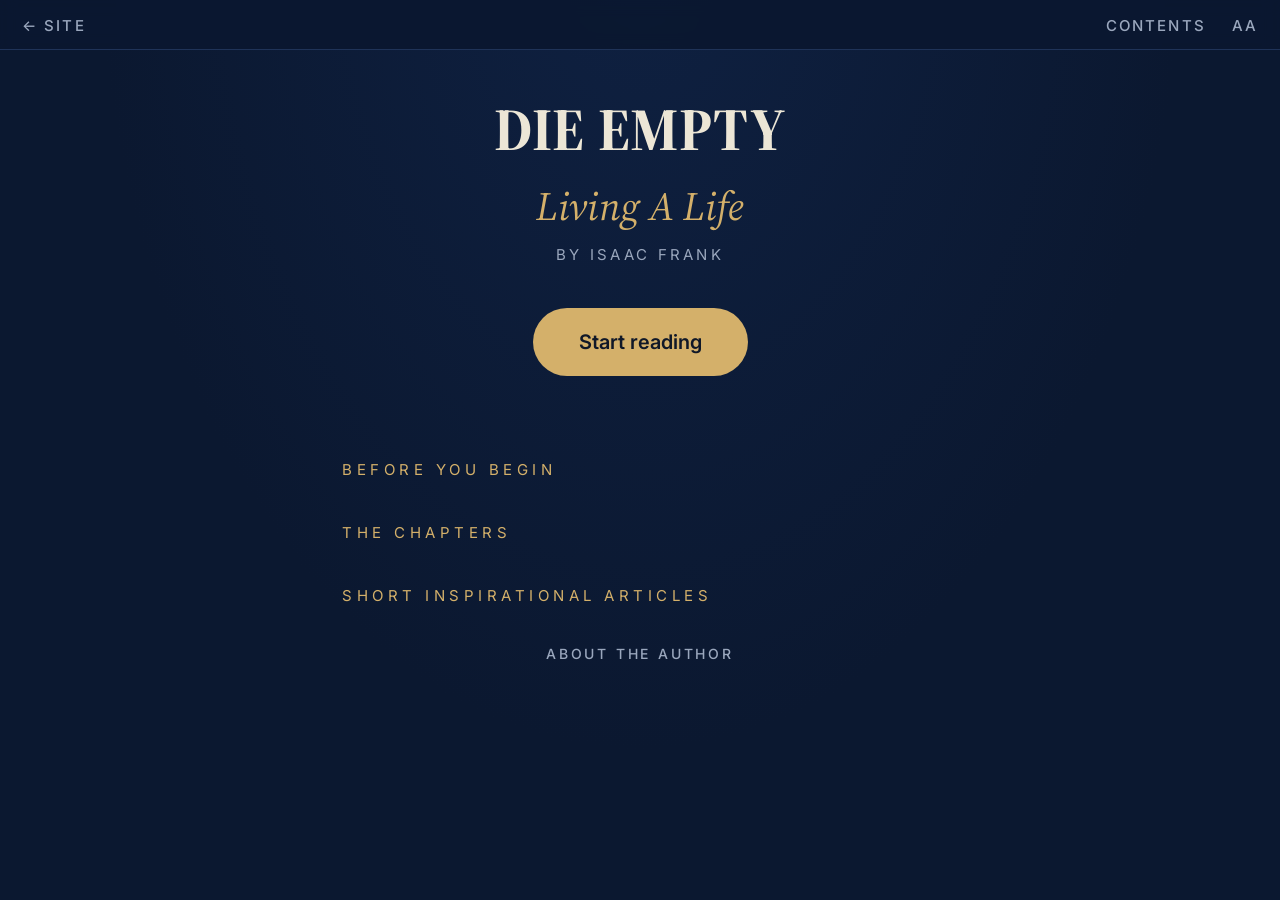
==== read.html @ 52e5ce0e "Create read.html" ====
<!DOCTYPE html>
<html lang="en"><head>
<meta charset="utf-8">
<meta name="viewport" content="width=device-width, initial-scale=1">
<title>DIE EMPTY (Living A Life) | Read | Isaac Frank</title>
<meta name="theme-color" content="#0b1830">
<link rel="preconnect" href="https://fonts.googleapis.com"><link rel="preconnect" href="https://fonts.gstatic.com" crossorigin>
<link href="https://fonts.googleapis.com/css2?family=Inter:wght@400;500;600&family=Source+Serif+4:ital,wght@0,400;0,600;0,700;1,400;1,600&display=swap" rel="stylesheet">
<style>
:root{--bg:#0b1830;--bg2:#0f2142;--ink:#ece6d6;--mute:#9aa7bd;--gold:#d4b06a;--line:#1f3358;--fs:19px;--serif:'Source Serif 4',Georgia,'Times New Roman',serif;--sans:'Inter',system-ui,-apple-system,'Segoe UI',Arial,sans-serif}
*{box-sizing:border-box}html{scroll-behavior:smooth;scroll-padding-top:64px}
body{margin:0;background:radial-gradient(ellipse at 50% -10%,var(--bg2),var(--bg) 60%) fixed,var(--bg);color:var(--ink);font-family:var(--serif);min-height:100vh}
a{color:inherit;text-decoration:none}
.bar{position:sticky;top:0;z-index:5;display:flex;justify-content:space-between;align-items:center;padding:calc(env(safe-area-inset-top,0px) + 18px) 22px 16px;background:rgba(11,24,48,.94);backdrop-filter:blur(8px);border-bottom:1px solid var(--line);font:500 15px/1 var(--sans);letter-spacing:.14em;text-transform:uppercase;color:var(--mute)}
.bar div{display:flex;gap:26px}.bar button{all:unset;cursor:pointer;letter-spacing:.14em;text-transform:uppercase}
.bar a:hover,.bar button:hover{color:var(--gold)}
#prog{position:fixed;left:0;top:0;height:3px;width:0;background:var(--gold);z-index:9}
main{max-width:640px;margin:0 auto;padding:0 22px 60px}
.hero{text-align:center;padding:48px 0 40px}
.hero h1{font-size:clamp(38px,11vw,60px);line-height:1.05;margin:0;font-weight:700;letter-spacing:.01em}
.hero .sub{font-style:italic;font-size:clamp(28px,8vw,40px);color:var(--gold);margin:18px 0 12px}
.hero .by{font:400 15px var(--sans);letter-spacing:.22em;text-transform:uppercase;color:var(--mute)}
.btn{display:inline-block;margin-top:44px;background:var(--gold);color:#101828;font:600 20px var(--sans);padding:22px 46px;border-radius:999px}
.lbl{font:400 15px var(--sans);letter-spacing:.3em;text-transform:uppercase;color:var(--gold);margin:44px 0 14px}
.row{display:flex;align-items:baseline;gap:22px;padding:19px 6px;border-bottom:1px solid var(--line);font-size:26px}
.row i{font:normal 400 22px var(--serif);color:var(--gold);width:34px;flex:none}
.row span{flex:1}.row small{font:400 17px var(--sans);color:var(--mute)}
.row:hover span,.row.on span{color:var(--gold)}
.endlink{display:block;margin-top:40px;text-align:center;font:500 14px var(--sans);letter-spacing:.2em;text-transform:uppercase;color:var(--mute)}
.top{padding:44px 0 8px}.top .n{font:400 14px var(--sans);letter-spacing:.3em;text-transform:uppercase;color:var(--gold)}
.top h2{font-size:clamp(32px,9vw,46px);line-height:1.12;margin:12px 0 8px;font-weight:700}
.top .m{font:400 15px var(--sans);color:var(--mute)}
.top hr{border:0;border-top:1px solid var(--line);margin:26px 0 8px}
.body{font-size:var(--fs);line-height:1.85}.body p{margin:0 0 1.15em}
.body blockquote{margin:1.6em 0;padding:4px 0 4px 20px;border-left:3px solid var(--gold);font-style:italic;font-size:1.06em;color:#f4eee0}
.body .sub{text-align:center;color:var(--gold);font-style:italic}.body .sig{color:var(--mute);font-style:italic;margin-top:2em}
.pn{display:flex;gap:14px;margin-top:44px}.pn a{flex:1;text-align:center;border:1px solid var(--line);border-radius:14px;padding:18px 10px;font:500 15px var(--sans);color:var(--mute)}
.pn a.go{background:var(--gold);border-color:var(--gold);color:#101828;font-weight:600}.pn a:hover{border-color:var(--gold)}
.hid{display:none}
</style></head><body>
<div id="prog"></div>
<header class="bar"><a href="./">&larr; Site</a><div><button id="toc">Contents</button><button id="aa" aria-label="Text size">Aa</button></div></header>
<main>
<section id="home">
 <div class="hero"><h1>DIE EMPTY</h1><div class="sub">Living A Life</div><div class="by">By Isaac Frank</div><a class="btn" id="start" href="#introduction">Start reading</a></div>
 <div class="lbl">Before you begin</div><div id="g-front"></div>
 <div class="lbl" id="chapters">The chapters</div><div id="g-chapters"></div>
 <div class="lbl">Short inspirational articles</div><div id="g-articles"></div>
 <a class="endlink" id="g-end" href="#about-the-author">About the author</a>
</section>
<article id="reader" class="hid"><div class="top"><div class="n" id="rn"></div><h2 id="rt"></h2><div class="m" id="rm"></div><hr></div><div class="body" id="rb"></div><nav class="pn" id="pn"></nav></article>
</main>
<script src="book-1.js"></script>
<script src="book-2.js"></script>
<script src="book-3.js"></script>
<script>
var D=window.BOOK||[];
var $=function(i){return document.getElementById(i)},by={};D.forEach(function(s,i){s.i=i;by[s.id]=s});
function store(k,v){try{if(v===undefined)return localStorage.getItem(k);localStorage.setItem(k,v)}catch(e){return null}}
var sizes=[17,19,21,24],si=parseInt(store('de-size'))||1;if(!(si>=0&&si<4))si=1;
function applySize(){document.documentElement.style.setProperty('--fs',sizes[si]+'px')}applySize();
$('aa').onclick=function(){si=(si+1)%4;applySize();store('de-size',si)};
['front','chapters','articles'].forEach(function(g){var n=0,h='';D.forEach(function(s){if(s.g!==g)return;n++;
 h+='<a class="row" href="#'+s.id+'"><i>'+(g==='chapters'?('0'+n).slice(-2):'·')+'</i><span>'+s.title+'</span><small>'+s.min+' min</small></a>'});$(('g-'+g)).innerHTML=h});
function route(){var id=location.hash.slice(1),s=by[id];
 if(s){$('home').classList.add('hid');$('reader').classList.remove('hid');
  $('rn').textContent=s.g==='chapters'?'Chapter '+('0'+(D.filter(function(x){return x.g==='chapters'&&x.i<=s.i}).length)).slice(-2):s.g==='articles'?'Short article':s.g==='end'?'The author':'Before you begin';
  $('rt').textContent=s.title;$('rm').textContent=s.min+' min read';$('rb').innerHTML=s.html;
  var p=D[s.i-1],n=D[s.i+1];
  $('pn').innerHTML=(p?'<a href="#'+p.id+'">&larr; '+p.title+'</a>':'<a href="#home">Contents</a>')+(n?'<a class="go" href="#'+n.id+'">Next: '+n.title+' &rarr;</a>':'<a class="go" href="#home">Back to contents</a>');
  window.scrollTo(0,0);store('de-last',id)}
 else{$('reader').classList.add('hid');$('home').classList.remove('hid');
  if(id==='contents')setTimeout(function(){$('chapters').scrollIntoView()},30);else window.scrollTo(0,0)}
 prog()}
function prog(){var h=document.documentElement,m=h.scrollHeight-h.clientHeight;$('prog').style.width=(m>0&&!$('reader').classList.contains('hid')?h.scrollTop/m*100:0)+'%'}
$('toc').onclick=function(){if(location.hash==='#contents')route();else location.hash='contents'};
window.addEventListener('hashchange',route);window.addEventListener('scroll',prog,{passive:true});route();
</script></body></html>
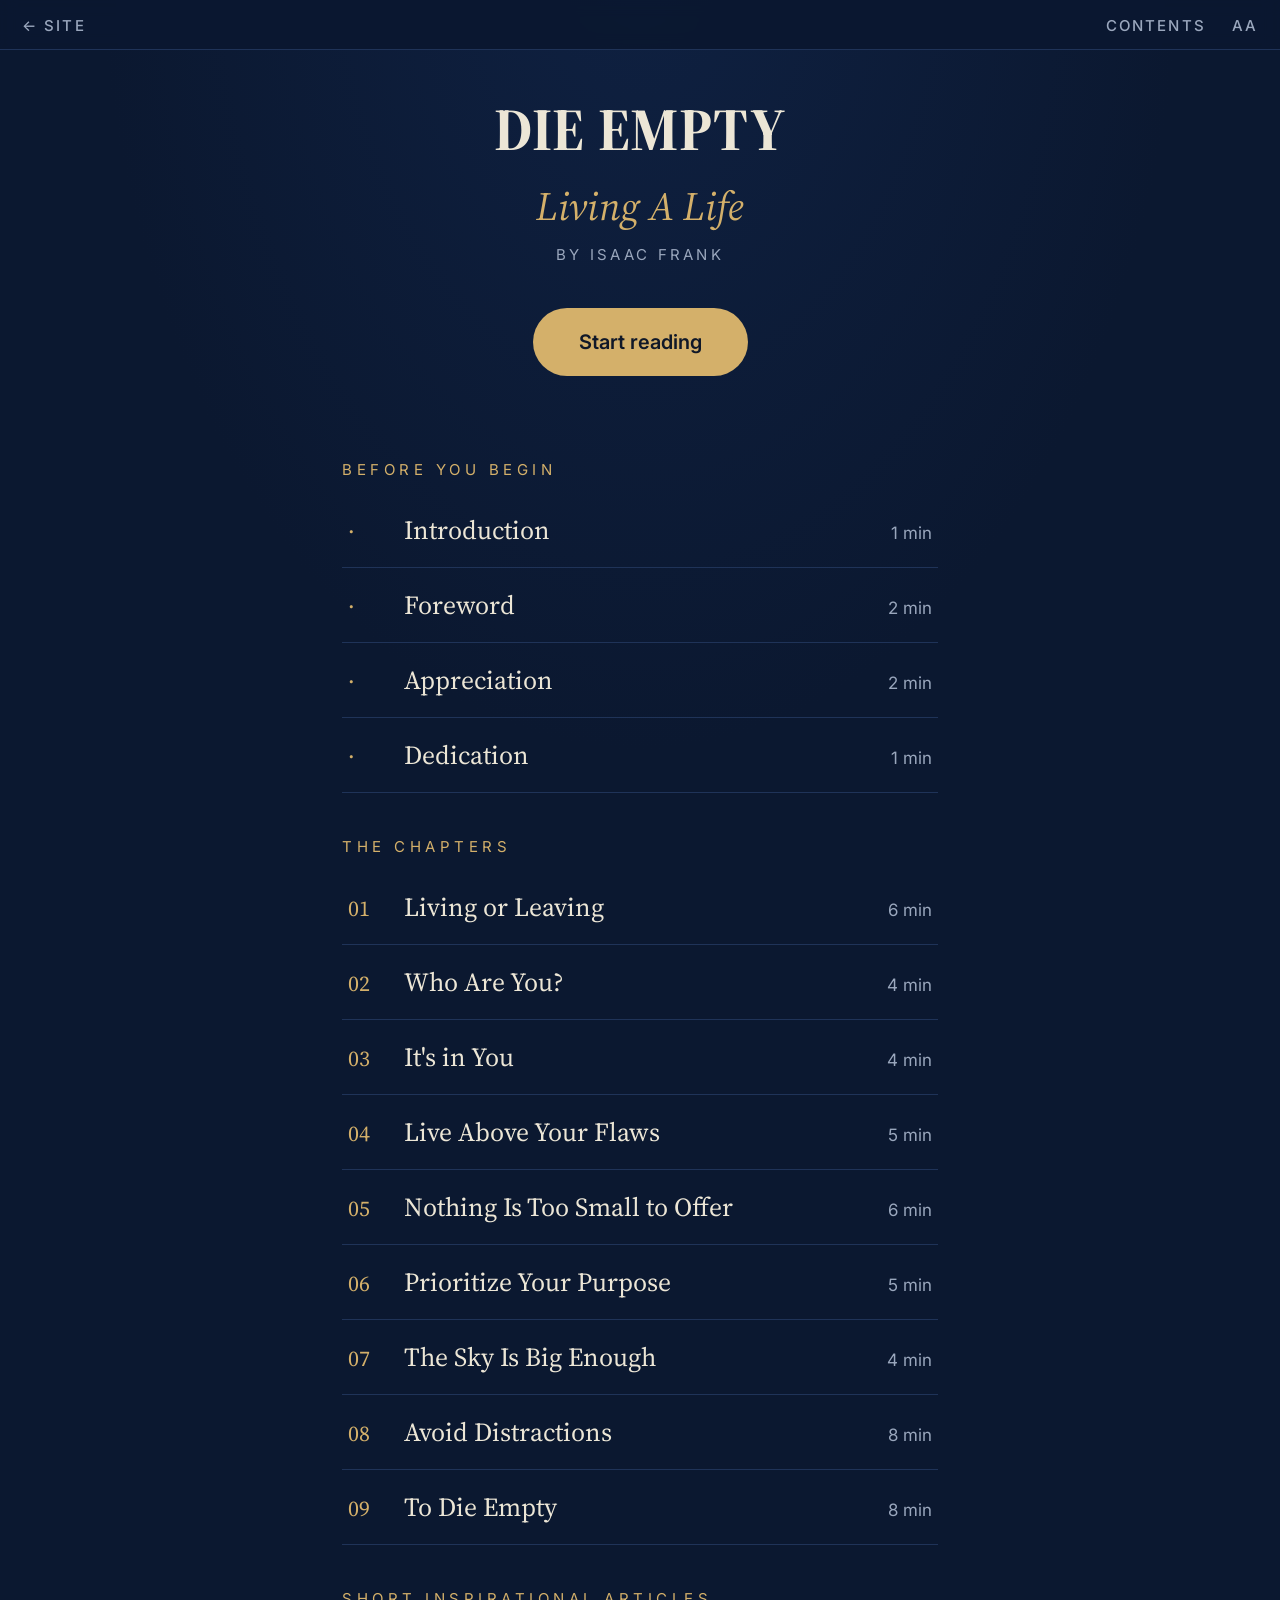
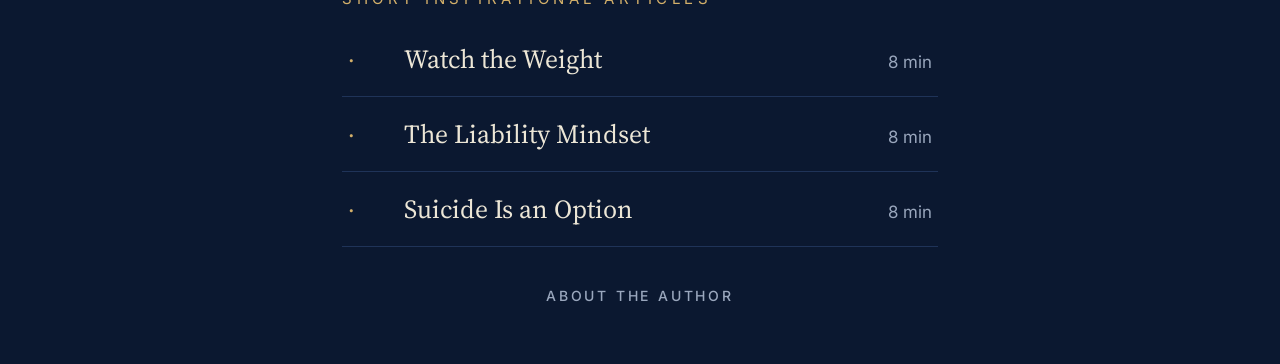
==== commit 6d7ee33c: "Update read.html" ====
--- a/read.html
+++ b/read.html
@@ -1,18 +1,94 @@
 <!DOCTYPE html>
-<html lang="en"><head>
+<html lang="en">
+<head>
 <meta charset="utf-8">
 <meta name="viewport" content="width=device-width, initial-scale=1">
-<title>DIE EMPTY (Living A Life) | Read | Isaac Frank</title>
+
+<!-- Primary SEO -->
+<title>DIE EMPTY (Living A Life) by Isaac Frank | Read Online</title>
+<meta name="description" content="Read DIE EMPTY (Living A Life), a personal development book by Nigerian writer and poet Isaac Frank (Sir Frank). Explore ideas on purpose, self-discovery, personal growth and making a meaningful impact.">
+<meta name="author" content="Isaac Frank">
+<meta name="robots" content="index, follow, max-image-preview:large">
+
+<link rel="canonical" href="https://sirfrank-dotcom.github.io/sirfrank/read.html">
+
 <meta name="theme-color" content="#0b1830">
-<link rel="preconnect" href="https://fonts.googleapis.com"><link rel="preconnect" href="https://fonts.gstatic.com" crossorigin>
+
+<!-- Open Graph / Facebook / WhatsApp -->
+<meta property="og:type" content="book">
+<meta property="og:title" content="DIE EMPTY (Living A Life) | Isaac Frank">
+<meta property="og:description" content="Explore DIE EMPTY (Living A Life), a book by Isaac Frank (Sir Frank) about purpose, self-discovery, personal growth and making a meaningful impact.">
+<meta property="og:url" content="https://sirfrank-dotcom.github.io/sirfrank/read.html">
+<meta property="og:image" content="https://sirfrank-dotcom.github.io/sirfrank/die-empty-cover.jpg">
+<meta property="og:image:alt" content="DIE EMPTY (Living A Life) book cover by Isaac Frank">
+<meta property="og:site_name" content="Isaac Frank | Sir Frank">
+
+<!-- Twitter / X -->
+<meta name="twitter:card" content="summary_large_image">
+<meta name="twitter:title" content="DIE EMPTY (Living A Life) by Isaac Frank">
+<meta name="twitter:description" content="Read DIE EMPTY, a personal development book by Isaac Frank (Sir Frank), exploring purpose, self-discovery and meaningful living.">
+<meta name="twitter:image" content="https://sirfrank-dotcom.github.io/sirfrank/die-empty-cover.jpg">
+
+<!-- Book Structured Data -->
+<script type="application/ld+json">
+{
+  "@context": "https://schema.org",
+  "@graph": [
+    {
+      "@type": "WebPage",
+      "@id": "https://sirfrank-dotcom.github.io/sirfrank/read.html#webpage",
+      "url": "https://sirfrank-dotcom.github.io/sirfrank/read.html",
+      "name": "DIE EMPTY (Living A Life) by Isaac Frank",
+      "description": "Read DIE EMPTY (Living A Life), a personal development book by Nigerian writer Isaac Frank.",
+      "isPartOf": {
+        "@type": "WebSite",
+        "name": "Isaac Frank | Sir Frank",
+        "url": "https://sirfrank-dotcom.github.io/sirfrank/"
+      },
+      "mainEntity": {
+        "@id": "https://sirfrank-dotcom.github.io/sirfrank/read.html#book"
+      }
+    },
+    {
+      "@type": "Book",
+      "@id": "https://sirfrank-dotcom.github.io/sirfrank/read.html#book",
+      "name": "DIE EMPTY",
+      "alternateName": "DIE EMPTY (Living A Life)",
+      "author": {
+        "@type": "Person",
+        "name": "Isaac Frank",
+        "alternateName": "Sir Frank",
+        "url": "https://sirfrank-dotcom.github.io/sirfrank/"
+      },
+      "image": "https://sirfrank-dotcom.github.io/sirfrank/die-empty-cover.jpg",
+      "description": "DIE EMPTY (Living A Life) is a personal development book about purpose, self-discovery, discovering one's abilities, overcoming obstacles and making a meaningful impact through the lives we touch.",
+      "genre": [
+        "Personal Development",
+        "Self-Help",
+        "Inspirational Literature"
+      ],
+      "inLanguage": "en",
+      "url": "https://sirfrank-dotcom.github.io/sirfrank/read.html",
+      "isAccessibleForFree": true
+    }
+  ]
+}
+</script>
+
+<!-- Fonts -->
+<link rel="preconnect" href="https://fonts.googleapis.com">
+<link rel="preconnect" href="https://fonts.gstatic.com" crossorigin>
 <link href="https://fonts.googleapis.com/css2?family=Inter:wght@400;500;600&family=Source+Serif+4:ital,wght@0,400;0,600;0,700;1,400;1,600&display=swap" rel="stylesheet">
+
 <style>
 :root{--bg:#0b1830;--bg2:#0f2142;--ink:#ece6d6;--mute:#9aa7bd;--gold:#d4b06a;--line:#1f3358;--fs:19px;--serif:'Source Serif 4',Georgia,'Times New Roman',serif;--sans:'Inter',system-ui,-apple-system,'Segoe UI',Arial,sans-serif}
-*{box-sizing:border-box}html{scroll-behavior:smooth;scroll-padding-top:64px}
+*{box-sizing:border-box}
+html{scroll-behavior:smooth;scroll-padding-top:64px}
 body{margin:0;background:radial-gradient(ellipse at 50% -10%,var(--bg2),var(--bg) 60%) fixed,var(--bg);color:var(--ink);font-family:var(--serif);min-height:100vh}
 a{color:inherit;text-decoration:none}
 .bar{position:sticky;top:0;z-index:5;display:flex;justify-content:space-between;align-items:center;padding:calc(env(safe-area-inset-top,0px) + 18px) 22px 16px;background:rgba(11,24,48,.94);backdrop-filter:blur(8px);border-bottom:1px solid var(--line);font:500 15px/1 var(--sans);letter-spacing:.14em;text-transform:uppercase;color:var(--mute)}
-.bar div{display:flex;gap:26px}.bar button{all:unset;cursor:pointer;letter-spacing:.14em;text-transform:uppercase}
+.bar div{display:flex;gap:26px}
+.bar button{all:unset;cursor:pointer;letter-spacing:.14em;text-transform:uppercase}
 .bar a:hover,.bar button:hover{color:var(--gold)}
 #prog{position:fixed;left:0;top:0;height:3px;width:0;background:var(--gold);z-index:9}
 main{max-width:640px;margin:0 auto;padding:0 22px 60px}
@@ -24,55 +100,170 @@
 .lbl{font:400 15px var(--sans);letter-spacing:.3em;text-transform:uppercase;color:var(--gold);margin:44px 0 14px}
 .row{display:flex;align-items:baseline;gap:22px;padding:19px 6px;border-bottom:1px solid var(--line);font-size:26px}
 .row i{font:normal 400 22px var(--serif);color:var(--gold);width:34px;flex:none}
-.row span{flex:1}.row small{font:400 17px var(--sans);color:var(--mute)}
+.row span{flex:1}
+.row small{font:400 17px var(--sans);color:var(--mute)}
 .row:hover span,.row.on span{color:var(--gold)}
 .endlink{display:block;margin-top:40px;text-align:center;font:500 14px var(--sans);letter-spacing:.2em;text-transform:uppercase;color:var(--mute)}
-.top{padding:44px 0 8px}.top .n{font:400 14px var(--sans);letter-spacing:.3em;text-transform:uppercase;color:var(--gold)}
+.top{padding:44px 0 8px}
+.top .n{font:400 14px var(--sans);letter-spacing:.3em;text-transform:uppercase;color:var(--gold)}
 .top h2{font-size:clamp(32px,9vw,46px);line-height:1.12;margin:12px 0 8px;font-weight:700}
 .top .m{font:400 15px var(--sans);color:var(--mute)}
 .top hr{border:0;border-top:1px solid var(--line);margin:26px 0 8px}
-.body{font-size:var(--fs);line-height:1.85}.body p{margin:0 0 1.15em}
+.body{font-size:var(--fs);line-height:1.85}
+.body p{margin:0 0 1.15em}
 .body blockquote{margin:1.6em 0;padding:4px 0 4px 20px;border-left:3px solid var(--gold);font-style:italic;font-size:1.06em;color:#f4eee0}
-.body .sub{text-align:center;color:var(--gold);font-style:italic}.body .sig{color:var(--mute);font-style:italic;margin-top:2em}
-.pn{display:flex;gap:14px;margin-top:44px}.pn a{flex:1;text-align:center;border:1px solid var(--line);border-radius:14px;padding:18px 10px;font:500 15px var(--sans);color:var(--mute)}
-.pn a.go{background:var(--gold);border-color:var(--gold);color:#101828;font-weight:600}.pn a:hover{border-color:var(--gold)}
+.body .sub{text-align:center;color:var(--gold);font-style:italic}
+.body .sig{color:var(--mute);font-style:italic;margin-top:2em}
+.pn{display:flex;gap:14px;margin-top:44px}
+.pn a{flex:1;text-align:center;border:1px solid var(--line);border-radius:14px;padding:18px 10px;font:500 15px var(--sans);color:var(--mute)}
+.pn a.go{background:var(--gold);border-color:var(--gold);color:#101828;font-weight:600}
+.pn a:hover{border-color:var(--gold)}
 .hid{display:none}
-</style></head><body>
+
+@media(max-width:480px){
+  .bar{padding-left:16px;padding-right:16px}
+  .bar div{gap:16px}
+  main{padding-left:18px;padding-right:18px}
+  .row{font-size:22px;gap:14px}
+  .row small{font-size:14px}
+  .btn{padding:19px 36px}
+  .pn{gap:9px}
+  .pn a{font-size:13px;padding:15px 7px}
+}
+</style>
+</head>
+
+<body>
 <div id="prog"></div>
-<header class="bar"><a href="./">&larr; Site</a><div><button id="toc">Contents</button><button id="aa" aria-label="Text size">Aa</button></div></header>
+
+<header class="bar">
+  <a href="./">&larr; Site</a>
+  <div>
+    <button id="toc">Contents</button>
+    <button id="aa" aria-label="Text size">Aa</button>
+  </div>
+</header>
+
 <main>
 <section id="home">
- <div class="hero"><h1>DIE EMPTY</h1><div class="sub">Living A Life</div><div class="by">By Isaac Frank</div><a class="btn" id="start" href="#introduction">Start reading</a></div>
- <div class="lbl">Before you begin</div><div id="g-front"></div>
- <div class="lbl" id="chapters">The chapters</div><div id="g-chapters"></div>
- <div class="lbl">Short inspirational articles</div><div id="g-articles"></div>
- <a class="endlink" id="g-end" href="#about-the-author">About the author</a>
+  <div class="hero">
+    <h1>DIE EMPTY</h1>
+    <div class="sub">Living A Life</div>
+    <div class="by">By Isaac Frank</div>
+    <a class="btn" id="start" href="#introduction">Start reading</a>
+  </div>
+
+  <div class="lbl">Before you begin</div>
+  <div id="g-front"></div>
+
+  <div class="lbl" id="chapters">The chapters</div>
+  <div id="g-chapters"></div>
+
+  <div class="lbl">Short inspirational articles</div>
+  <div id="g-articles"></div>
+
+  <a class="endlink" id="g-end" href="#about-the-author">About the author</a>
 </section>
-<article id="reader" class="hid"><div class="top"><div class="n" id="rn"></div><h2 id="rt"></h2><div class="m" id="rm"></div><hr></div><div class="body" id="rb"></div><nav class="pn" id="pn"></nav></article>
+
+<article id="reader" class="hid">
+  <div class="top">
+    <div class="n" id="rn"></div>
+    <h2 id="rt"></h2>
+    <div class="m" id="rm"></div>
+    <hr>
+  </div>
+  <div class="body" id="rb"></div>
+  <nav class="pn" id="pn"></nav>
+</article>
 </main>
+
 <script src="book-1.js"></script>
 <script src="book-2.js"></script>
 <script src="book-3.js"></script>
+
 <script>
 var D=window.BOOK||[];
-var $=function(i){return document.getElementById(i)},by={};D.forEach(function(s,i){s.i=i;by[s.id]=s});
-function store(k,v){try{if(v===undefined)return localStorage.getItem(k);localStorage.setItem(k,v)}catch(e){return null}}
-var sizes=[17,19,21,24],si=parseInt(store('de-size'))||1;if(!(si>=0&&si<4))si=1;
-function applySize(){document.documentElement.style.setProperty('--fs',sizes[si]+'px')}applySize();
-$('aa').onclick=function(){si=(si+1)%4;applySize();store('de-size',si)};
-['front','chapters','articles'].forEach(function(g){var n=0,h='';D.forEach(function(s){if(s.g!==g)return;n++;
- h+='<a class="row" href="#'+s.id+'"><i>'+(g==='chapters'?('0'+n).slice(-2):'·')+'</i><span>'+s.title+'</span><small>'+s.min+' min</small></a>'});$(('g-'+g)).innerHTML=h});
-function route(){var id=location.hash.slice(1),s=by[id];
- if(s){$('home').classList.add('hid');$('reader').classList.remove('hid');
-  $('rn').textContent=s.g==='chapters'?'Chapter '+('0'+(D.filter(function(x){return x.g==='chapters'&&x.i<=s.i}).length)).slice(-2):s.g==='articles'?'Short article':s.g==='end'?'The author':'Before you begin';
-  $('rt').textContent=s.title;$('rm').textContent=s.min+' min read';$('rb').innerHTML=s.html;
-  var p=D[s.i-1],n=D[s.i+1];
-  $('pn').innerHTML=(p?'<a href="#'+p.id+'">&larr; '+p.title+'</a>':'<a href="#home">Contents</a>')+(n?'<a class="go" href="#'+n.id+'">Next: '+n.title+' &rarr;</a>':'<a class="go" href="#home">Back to contents</a>');
-  window.scrollTo(0,0);store('de-last',id)}
- else{$('reader').classList.add('hid');$('home').classList.remove('hid');
-  if(id==='contents')setTimeout(function(){$('chapters').scrollIntoView()},30);else window.scrollTo(0,0)}
- prog()}
-function prog(){var h=document.documentElement,m=h.scrollHeight-h.clientHeight;$('prog').style.width=(m>0&&!$('reader').classList.contains('hid')?h.scrollTop/m*100:0)+'%'}
-$('toc').onclick=function(){if(location.hash==='#contents')route();else location.hash='contents'};
-window.addEventListener('hashchange',route);window.addEventListener('scroll',prog,{passive:true});route();
-</script></body></html>
+var $=function(i){return document.getElementById(i)},by={};
+
+D.forEach(function(s,i){s.i=i;by[s.id]=s});
+
+function store(k,v){
+  try{
+    if(v===undefined)return localStorage.getItem(k);
+    localStorage.setItem(k,v)
+  }catch(e){return null}
+}
+
+var sizes=[17,19,21,24],si=parseInt(store('de-size'))||1;
+if(!(si>=0&&si<4))si=1;
+
+function applySize(){
+  document.documentElement.style.setProperty('--fs',sizes[si]+'px')
+}
+applySize();
+
+$('aa').onclick=function(){
+  si=(si+1)%4;
+  applySize();
+  store('de-size',si)
+};
+
+['front','chapters','articles'].forEach(function(g){
+  var n=0,h='';
+  D.forEach(function(s){
+    if(s.g!==g)return;
+    n++;
+    h+='<a class="row" href="#'+s.id+'"><i>'+(g==='chapters'?('0'+n).slice(-2):'·')+'</i><span>'+s.title+'</span><small>'+s.min+' min</small></a>'
+  });
+  $('g-'+g).innerHTML=h
+});
+
+function route(){
+  var id=location.hash.slice(1),s=by[id];
+
+  if(s){
+    $('home').classList.add('hid');
+    $('reader').classList.remove('hid');
+
+    $('rn').textContent=s.g==='chapters'?'Chapter '+('0'+(D.filter(function(x){return x.g==='chapters'&&x.i<=s.i}).length)).slice(-2):s.g==='articles'?'Short article':s.g==='end'?'The author':'Before you begin';
+
+    $('rt').textContent=s.title;
+    $('rm').textContent=s.min+' min read';
+    $('rb').innerHTML=s.html;
+
+    var p=D[s.i-1],n=D[s.i+1];
+
+    $('pn').innerHTML=(p?'<a href="#'+p.id+'">&larr; '+p.title+'</a>':'<a href="#home">Contents</a>')+(n?'<a class="go" href="#'+n.id+'">Next: '+n.title+' &rarr;</a>':'<a class="go" href="#home">Back to contents</a>');
+
+    window.scrollTo(0,0);
+    store('de-last',id)
+  }else{
+    $('reader').classList.add('hid');
+    $('home').classList.remove('hid');
+
+    if(id==='contents')setTimeout(function(){
+      $('chapters').scrollIntoView()
+    },30);
+    else window.scrollTo(0,0)
+  }
+
+  prog()
+}
+
+function prog(){
+  var h=document.documentElement,m=h.scrollHeight-h.clientHeight;
+  $('prog').style.width=(m>0&&!$('reader').classList.contains('hid')?h.scrollTop/m*100:0)+'%'
+}
+
+$('toc').onclick=function(){
+  if(location.hash==='#contents')route();
+  else location.hash='contents'
+};
+
+window.addEventListener('hashchange',route);
+window.addEventListener('scroll',prog,{passive:true});
+route();
+</script>
+
+</body>
+</html>
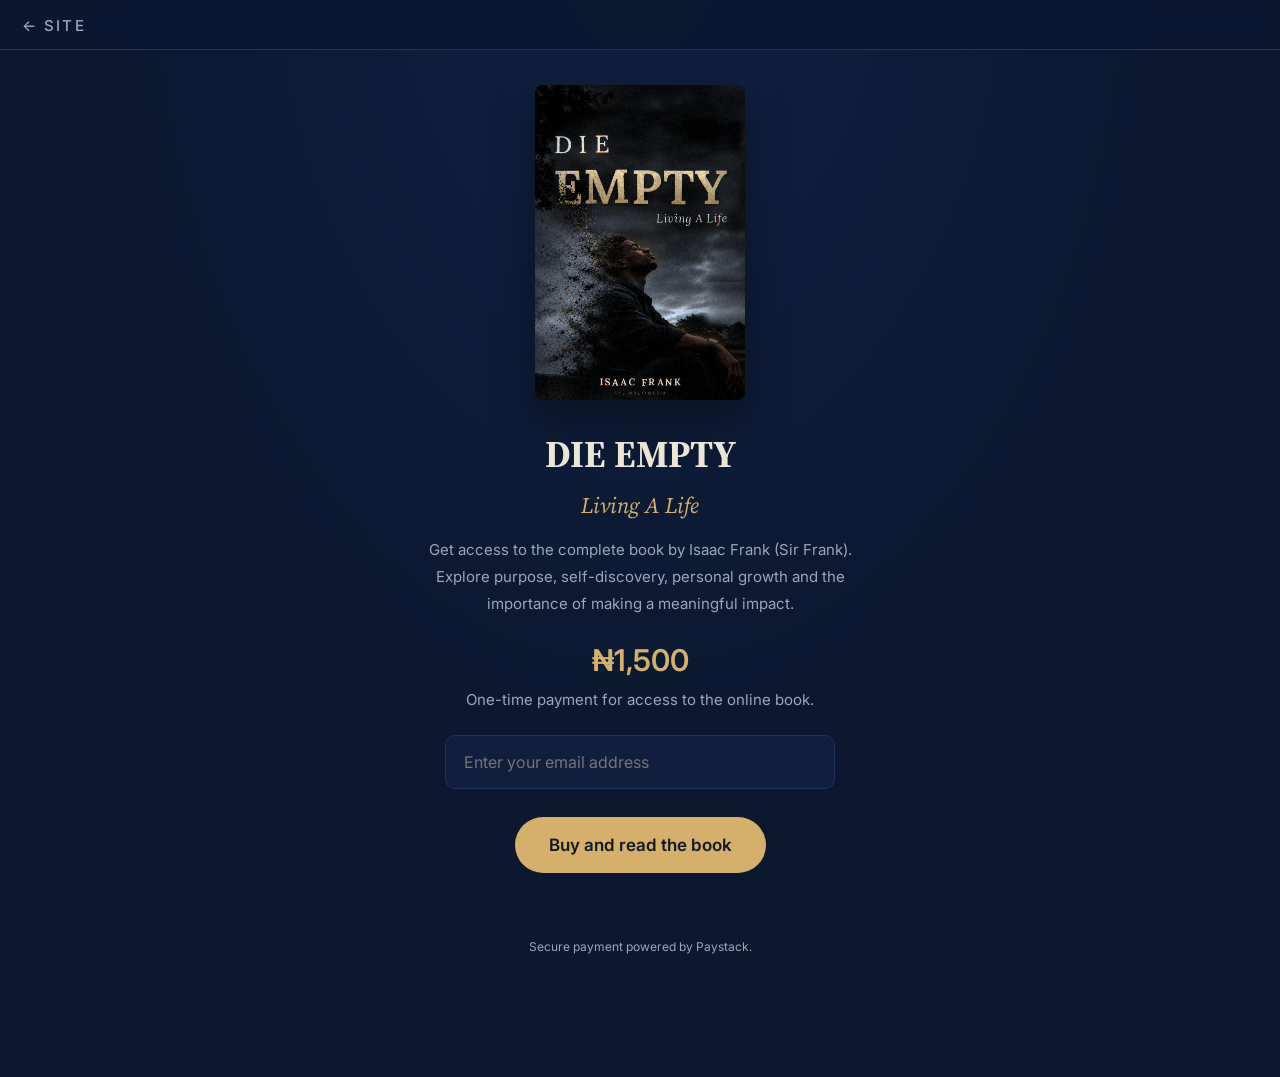
==== commit 7cb918ad: "Update read.html" ====
--- a/read.html
+++ b/read.html
@@ -1,20 +1,17 @@
+
 <!DOCTYPE html>
 <html lang="en">
 <head>
 <meta charset="utf-8">
 <meta name="viewport" content="width=device-width, initial-scale=1">
 
-<!-- Primary SEO -->
 <title>DIE EMPTY (Living A Life) by Isaac Frank | Read Online</title>
 <meta name="description" content="Read DIE EMPTY (Living A Life), a personal development book by Nigerian writer and poet Isaac Frank (Sir Frank). Explore ideas on purpose, self-discovery, personal growth and making a meaningful impact.">
 <meta name="author" content="Isaac Frank">
 <meta name="robots" content="index, follow, max-image-preview:large">
-
 <link rel="canonical" href="https://sirfrank-dotcom.github.io/sirfrank/read.html">
-
 <meta name="theme-color" content="#0b1830">
 
-<!-- Open Graph / Facebook / WhatsApp -->
 <meta property="og:type" content="book">
 <meta property="og:title" content="DIE EMPTY (Living A Life) | Isaac Frank">
 <meta property="og:description" content="Explore DIE EMPTY (Living A Life), a book by Isaac Frank (Sir Frank) about purpose, self-discovery, personal growth and making a meaningful impact.">
@@ -23,13 +20,11 @@
 <meta property="og:image:alt" content="DIE EMPTY (Living A Life) book cover by Isaac Frank">
 <meta property="og:site_name" content="Isaac Frank | Sir Frank">
 
-<!-- Twitter / X -->
 <meta name="twitter:card" content="summary_large_image">
 <meta name="twitter:title" content="DIE EMPTY (Living A Life) by Isaac Frank">
 <meta name="twitter:description" content="Read DIE EMPTY, a personal development book by Isaac Frank (Sir Frank), exploring purpose, self-discovery and meaningful living.">
 <meta name="twitter:image" content="https://sirfrank-dotcom.github.io/sirfrank/die-empty-cover.jpg">
 
-<!-- Book Structured Data -->
 <script type="application/ld+json">
 {
   "@context": "https://schema.org",
@@ -69,13 +64,12 @@
       ],
       "inLanguage": "en",
       "url": "https://sirfrank-dotcom.github.io/sirfrank/read.html",
-      "isAccessibleForFree": true
+      "isAccessibleForFree": false
     }
   ]
 }
 </script>
 
-<!-- Fonts -->
 <link rel="preconnect" href="https://fonts.googleapis.com">
 <link rel="preconnect" href="https://fonts.gstatic.com" crossorigin>
 <link href="https://fonts.googleapis.com/css2?family=Inter:wght@400;500;600&family=Source+Serif+4:ital,wght@0,400;0,600;0,700;1,400;1,600&display=swap" rel="stylesheet">
@@ -96,7 +90,8 @@
 .hero h1{font-size:clamp(38px,11vw,60px);line-height:1.05;margin:0;font-weight:700;letter-spacing:.01em}
 .hero .sub{font-style:italic;font-size:clamp(28px,8vw,40px);color:var(--gold);margin:18px 0 12px}
 .hero .by{font:400 15px var(--sans);letter-spacing:.22em;text-transform:uppercase;color:var(--mute)}
-.btn{display:inline-block;margin-top:44px;background:var(--gold);color:#101828;font:600 20px var(--sans);padding:22px 46px;border-radius:999px}
+.btn{display:inline-block;margin-top:28px;background:var(--gold);color:#101828;font:600 17px var(--sans);padding:18px 34px;border:0;border-radius:999px;cursor:pointer}
+.btn:disabled{opacity:.6;cursor:wait}
 .lbl{font:400 15px var(--sans);letter-spacing:.3em;text-transform:uppercase;color:var(--gold);margin:44px 0 14px}
 .row{display:flex;align-items:baseline;gap:22px;padding:19px 6px;border-bottom:1px solid var(--line);font-size:26px}
 .row i{font:normal 400 22px var(--serif);color:var(--gold);width:34px;flex:none}
@@ -118,7 +113,21 @@
 .pn a{flex:1;text-align:center;border:1px solid var(--line);border-radius:14px;padding:18px 10px;font:500 15px var(--sans);color:var(--mute)}
 .pn a.go{background:var(--gold);border-color:var(--gold);color:#101828;font-weight:600}
 .pn a:hover{border-color:var(--gold)}
-.hid{display:none}
+.hid{display:none!important}
+
+#purchase{padding:35px 0 60px;text-align:center}
+#purchase .cover{width:min(210px,65%);height:auto;border-radius:8px;box-shadow:0 18px 45px rgba(0,0,0,.35);margin:0 auto 28px;display:block}
+#purchase h2{font-size:clamp(28px,8vw,38px);margin:0 0 10px}
+#purchase .description{color:var(--mute);font:400 15px/1.8 var(--sans);max-width:470px;margin:0 auto}
+.price{font:600 30px var(--sans);color:var(--gold);margin:25px 0 8px}
+#email{display:block;width:100%;max-width:390px;margin:22px auto 0;padding:16px 18px;border:1px solid var(--line);border-radius:10px;background:#101f3b;color:var(--ink);font:16px var(--sans);outline:none}
+#email:focus{border-color:var(--gold)}
+#status{min-height:26px;margin:18px auto 0;color:var(--mute);font:14px/1.6 var(--sans);max-width:440px}
+#status.error{color:#ff9b9b}
+#status.success{color:#a8dfb0}
+.smallnote{font:12px/1.7 var(--sans);color:var(--mute);margin-top:20px}
+#retry{display:none;margin:12px auto 0;background:transparent;border:1px solid var(--gold);color:var(--gold);border-radius:30px;padding:12px 22px;font:14px var(--sans);cursor:pointer}
+#retry.show{display:inline-block}
 
 @media(max-width:480px){
   .bar{padding-left:16px;padding-right:16px}
@@ -126,7 +135,6 @@
   main{padding-left:18px;padding-right:18px}
   .row{font-size:22px;gap:14px}
   .row small{font-size:14px}
-  .btn{padding:19px 36px}
   .pn{gap:9px}
   .pn a{font-size:13px;padding:15px 7px}
 }
@@ -139,13 +147,29 @@
 <header class="bar">
   <a href="./">&larr; Site</a>
   <div>
-    <button id="toc">Contents</button>
-    <button id="aa" aria-label="Text size">Aa</button>
+    <button id="toc" class="hid" type="button">Contents</button>
+    <button id="aa" class="hid" type="button" aria-label="Text size">Aa</button>
   </div>
 </header>
 
 <main>
-<section id="home">
+<section id="purchase">
+  <img class="cover" src="die-empty-cover.jpg" alt="DIE EMPTY (Living A Life) book cover">
+  <h2>DIE EMPTY</h2>
+  <div style="color:var(--gold);font-style:italic;font-size:22px;margin-bottom:16px">Living A Life</div>
+  <p class="description">Get access to the complete book by Isaac Frank (Sir Frank). Explore purpose, self-discovery, personal growth and the importance of making a meaningful impact.</p>
+  <div class="price">₦1,500</div>
+  <p class="description">One-time payment for access to the online book.</p>
+
+  <input id="email" type="email" placeholder="Enter your email address" autocomplete="email" required>
+  <button class="btn" id="buy" type="button">Buy and read the book</button>
+
+  <div id="status" role="status" aria-live="polite"></div>
+  <button id="retry" type="button">Retry access</button>
+  <div class="smallnote">Secure payment powered by Paystack.</div>
+</section>
+
+<section id="home" class="hid">
   <div class="hero">
     <h1>DIE EMPTY</h1>
     <div class="sub">Living A Life</div>
@@ -177,92 +201,455 @@
 </article>
 </main>
 
-<script src="book-1.js"></script>
-<script src="book-2.js"></script>
-<script src="book-3.js"></script>
+<script src="https://js.paystack.co/v1/inline.js"></script>
 
 <script>
-var D=window.BOOK||[];
-var $=function(i){return document.getElementById(i)},by={};
-
-D.forEach(function(s,i){s.i=i;by[s.id]=s});
-
-function store(k,v){
+(function(){
+"use strict";
+
+/* Supabase project details */
+var SUPABASE_URL = "https://vwoypamvutbgmogepisa.supabase.co";
+var SUPABASE_PUBLISHABLE_KEY = "sb_publishable_SuMugPRjI7wbWMT49LLyGw_59HXSjc1";
+
+/* Paystack public test key */
+var PAYSTACK_PUBLIC_KEY = "pk_test_92205f66fd45931741b3db33bd0cf6282fabcd5f";
+
+/* Book payment details */
+var BOOK_SLUG = "die-empty";
+var BOOK_AMOUNT = 150000;
+
+var $ = function(id){ return document.getElementById(id); };
+
+var statusBox = $("status");
+var buyButton = $("buy");
+var retryButton = $("retry");
+var emailInput = $("email");
+
+var accessToken = null;
+var bookLoaded = false;
+var paymentFinished = false;
+
+function setStatus(message,type){
+  statusBox.textContent = message || "";
+  statusBox.className = type || "";
+}
+
+function setBusy(busy,label){
+  buyButton.disabled = busy;
+  buyButton.textContent = label || (busy ? "Please wait..." : "Buy and read the book");
+}
+
+function saveValue(key,value){
+  try{ localStorage.setItem(key,value); }catch(e){}
+}
+
+function getValue(key){
+  try{ return localStorage.getItem(key); }catch(e){ return null; }
+}
+
+function removeValue(key){
+  try{ localStorage.removeItem(key); }catch(e){}
+}
+
+/* Calls the two protected Supabase Edge Functions. */
+async function callFunction(functionName,payload){
+  var response;
+
   try{
-    if(v===undefined)return localStorage.getItem(k);
-    localStorage.setItem(k,v)
-  }catch(e){return null}
-}
-
-var sizes=[17,19,21,24],si=parseInt(store('de-size'))||1;
-if(!(si>=0&&si<4))si=1;
-
-function applySize(){
-  document.documentElement.style.setProperty('--fs',sizes[si]+'px')
-}
-applySize();
-
-$('aa').onclick=function(){
-  si=(si+1)%4;
+    response = await fetch(
+      SUPABASE_URL + "/functions/v1/" + functionName,
+      {
+        method:"POST",
+        headers:{
+          "Content-Type":"application/json",
+          "apikey":SUPABASE_PUBLISHABLE_KEY,
+          "Authorization":"Bearer " + SUPABASE_PUBLISHABLE_KEY
+        },
+        body:JSON.stringify(payload)
+      }
+    );
+  }catch(error){
+    throw new Error("Could not connect. Please check your internet connection and try again.");
+  }
+
+  var data;
+  try{
+    data = await response.json();
+  }catch(error){
+    throw new Error("The server returned an unreadable response. Please try again.");
+  }
+
+  if(!response.ok || data.success === false){
+    throw new Error(data.error || data.message || "The request could not be completed.");
+  }
+
+  return data;
+}
+
+function showReader(){
+  $("purchase").classList.add("hid");
+  $("home").classList.remove("hid");
+  $("toc").classList.remove("hid");
+  $("aa").classList.remove("hid");
+}
+
+function showPurchase(){
+  $("purchase").classList.remove("hid");
+  $("home").classList.add("hid");
+  $("reader").classList.add("hid");
+  $("toc").classList.add("hid");
+  $("aa").classList.add("hid");
+}
+
+/* Loads the three private book files returned by clever-handler. */
+function executeBookFiles(files){
+  var names = ["book-1.js","book-2.js","book-3.js"];
+
+  if(!files || !files["book-1.js"] || !files["book-2.js"] || !files["book-3.js"]){
+    throw new Error("The book files could not be retrieved. Please contact the website owner.");
+  }
+
+  window.BOOK = [];
+
+  names.forEach(function(name){
+    var source = files[name];
+
+    if(typeof source !== "string" || !source.trim()){
+      throw new Error("A book section is missing. Please contact the website owner.");
+    }
+
+    new Function("window", source)(window);
+  });
+
+  if(!Array.isArray(window.BOOK) || !window.BOOK.length){
+    throw new Error("The book content could not be loaded. Please try again.");
+  }
+
+  initializeReader();
+  bookLoaded = true;
+}
+
+/* Ask Supabase to authorise a verified Paystack purchase. */
+async function authorisePurchase(reference,email){
+  var result = await callFunction("clever-handler",{
+    action:"authorize",
+    reference:reference,
+    email:email
+  });
+
+  if(!result.token){
+    throw new Error("Payment was received, but access could not be authorised. Please retry access.");
+  }
+
+  accessToken = result.token;
+  saveValue("de-access-token",accessToken);
+  saveValue("de-payment-reference",reference);
+  saveValue("de-customer-email",email);
+
+  return accessToken;
+}
+
+/* Retrieve the book only after the backend approves the access token. */
+async function retrieveBook(token){
+  var result = await callFunction("clever-handler",{
+    action:"read",
+    token:token
+  });
+
+  if(!result.files){
+    throw new Error("Your access was confirmed, but the book could not be delivered. Please retry.");
+  }
+
+  executeBookFiles(result.files);
+  showReader();
+  setStatus("");
+  retryButton.classList.remove("show");
+
+  if(location.hash && location.hash !== "#"){
+    route();
+  }else{
+    location.hash = "contents";
+  }
+}
+
+/* Reuse the saved purchase reference if a saved token expires. */
+async function restoreAccess(){
+  var savedToken = getValue("de-access-token");
+  var savedReference = getValue("de-payment-reference");
+  var savedEmail = getValue("de-customer-email");
+
+  if(savedToken){
+    try{
+      setStatus("Checking your book access...");
+      await retrieveBook(savedToken);
+      return true;
+    }catch(error){
+      accessToken = null;
+      removeValue("de-access-token");
+    }
+  }
+
+  if(savedReference && savedEmail){
+    try{
+      setStatus("Restoring your previous purchase...");
+      var token = await authorisePurchase(savedReference,savedEmail);
+      await retrieveBook(token);
+      return true;
+    }catch(error){
+      setStatus(error.message || "Your previous purchase could not be restored.", "error");
+      retryButton.classList.add("show");
+      return false;
+    }
+  }
+
+  setStatus("");
+  return false;
+}
+
+/* Retry access without asking the customer to pay again. */
+async function retryPreviousPurchase(){
+  var reference = getValue("de-payment-reference");
+  var email = getValue("de-customer-email");
+
+  if(!reference || !email){
+    setStatus("No previous purchase was found on this browser. Please enter your email and contact support if you have already paid.","error");
+    return;
+  }
+
+  try{
+    retryButton.disabled = true;
+    setStatus("Restoring your access...");
+    var token = await authorisePurchase(reference,email);
+    await retrieveBook(token);
+  }catch(error){
+    setStatus(error.message,"error");
+  }finally{
+    retryButton.disabled = false;
+  }
+}
+
+/* Paystack payment flow. */
+function beginPayment(){
+  var email = emailInput.value.trim();
+
+  if(!email || !/^[^\s@]+@[^\s@]+\.[^\s@]+$/.test(email)){
+    setStatus("Please enter a valid email address before making payment.","error");
+    emailInput.focus();
+    return;
+  }
+
+  if(!window.PaystackPop){
+    setStatus("The payment service could not load. Please refresh the page and try again.","error");
+    return;
+  }
+
+  paymentFinished = false;
+  retryButton.classList.remove("show");
+  setBusy(true,"Opening secure payment...");
+  setStatus("Connecting to Paystack...");
+
+  try{
+    var handler = PaystackPop.setup({
+      key:PAYSTACK_PUBLIC_KEY,
+      email:email,
+      amount:BOOK_AMOUNT,
+      currency:"NGN",
+      ref:"DE_" + Date.now() + "_" + Math.floor(Math.random()*1000000),
+
+      callback:function(response){
+        paymentFinished = true;
+        completePayment(response.reference,email);
+      },
+
+      onClose:function(){
+        if(!paymentFinished){
+          setBusy(false);
+          setStatus("Payment window closed. No payment has been confirmed.");
+        }
+      }
+    });
+
+    handler.openIframe();
+  }catch(error){
+    setBusy(false);
+    setStatus("Unable to open the payment window. Please try again.","error");
+  }
+}
+
+async function completePayment(reference,email){
+  paymentFinished = true;
+  setBusy(true,"Verifying payment...");
+  setStatus("Payment submitted. Verifying your transaction securely...");
+
+  /* Keep the reference so a successful buyer can retry delivery if needed. */
+  saveValue("de-payment-reference",reference);
+  saveValue("de-customer-email",email);
+
+  try{
+    var verification = await callFunction("clever-processor",{
+      reference:reference,
+      book_slug:BOOK_SLUG,
+      customer_email:email
+    });
+
+    if(verification.success === false){
+      throw new Error(verification.error || "Payment verification failed.");
+    }
+
+    setStatus("Payment verified. Preparing your book...","success");
+
+    var token = await authorisePurchase(reference,email);
+    await retrieveBook(token);
+
+  }catch(error){
+    setBusy(false);
+    setStatus(
+      "We could not complete book delivery: " + error.message +
+      " Your payment reference is " + reference +
+      ". Please use Retry access before attempting another payment.",
+      "error"
+    );
+    retryButton.classList.add("show");
+  }
+}
+
+/* Reader functions are created only after the protected files arrive. */
+function initializeReader(){
+  var D = window.BOOK || [];
+  var by = {};
+
+  D.forEach(function(s,i){
+    s.i = i;
+    by[s.id] = s;
+  });
+
+  function store(k,v){
+    try{
+      if(v === undefined) return localStorage.getItem(k);
+      localStorage.setItem(k,v);
+    }catch(e){
+      return null;
+    }
+  }
+
+  var sizes = [17,19,21,24];
+  var si = parseInt(store("de-size"),10);
+  if(!(si >= 0 && si < 4)) si = 1;
+
+  function applySize(){
+    document.documentElement.style.setProperty("--fs",sizes[si]+"px");
+  }
+
   applySize();
-  store('de-size',si)
-};
-
-['front','chapters','articles'].forEach(function(g){
-  var n=0,h='';
-  D.forEach(function(s){
-    if(s.g!==g)return;
-    n++;
-    h+='<a class="row" href="#'+s.id+'"><i>'+(g==='chapters'?('0'+n).slice(-2):'·')+'</i><span>'+s.title+'</span><small>'+s.min+' min</small></a>'
+
+  $("aa").onclick = function(){
+    si = (si+1)%4;
+    applySize();
+    store("de-size",si);
+  };
+
+  ["front","chapters","articles"].forEach(function(g){
+    var n = 0;
+    var html = "";
+
+    D.forEach(function(s){
+      if(s.g !== g) return;
+      n++;
+      html += '<a class="row" href="#'+s.id+'"><i>'+
+        (g === "chapters" ? ("0"+n).slice(-2) : "·")+
+        '</i><span>'+s.title+'</span><small>'+s.min+' min</small></a>';
+    });
+
+    $("g-"+g).innerHTML = html;
   });
-  $('g-'+g).innerHTML=h
+
+  function progress(){
+    var h = document.documentElement;
+    var max = h.scrollHeight-h.clientHeight;
+    $("prog").style.width =
+      (max > 0 && !$("reader").classList.contains("hid")
+        ? h.scrollTop/max*100 : 0)+"%";
+  }
+
+  window.route = function(){
+    var id = location.hash.slice(1);
+    var s = by[id];
+
+    if(s){
+      $("home").classList.add("hid");
+      $("reader").classList.remove("hid");
+
+      var chapterNumber = D.filter(function(x){
+        return x.g === "chapters" && x.i <= s.i;
+      }).length;
+
+      $("rn").textContent =
+        s.g === "chapters" ? "Chapter "+("0"+chapterNumber).slice(-2) :
+        s.g === "articles" ? "Short article" :
+        s.g === "end" ? "The author" : "Before you begin";
+
+      $("rt").textContent = s.title;
+      $("rm").textContent = s.min+" min read";
+      $("rb").innerHTML = s.html;
+
+      var previous = D[s.i-1];
+      var next = D[s.i+1];
+
+      $("pn").innerHTML =
+        (previous
+          ? '<a href="#'+previous.id+'">&larr; '+previous.title+'</a>'
+          : '<a href="#contents">Contents</a>')+
+        (next
+          ? '<a class="go" href="#'+next.id+'">Next: '+next.title+' &rarr;</a>'
+          : '<a class="go" href="#contents">Back to contents</a>');
+
+      window.scrollTo(0,0);
+      store("de-last",id);
+    }else{
+      $("reader").classList.add("hid");
+      $("home").classList.remove("hid");
+
+      if(id === "contents"){
+        setTimeout(function(){
+          $("chapters").scrollIntoView();
+        },30);
+      }else{
+        window.scrollTo(0,0);
+      }
+    }
+
+    progress();
+  };
+
+  $("toc").onclick = function(){
+    if(location.hash === "#contents"){
+      route();
+    }else{
+      location.hash = "contents";
+    }
+  };
+
+  window.addEventListener("hashchange",route);
+  window.addEventListener("scroll",progress,{passive:true});
+
+  route();
+}
+
+/* Connect the page controls. */
+buyButton.addEventListener("click",beginPayment);
+retryButton.addEventListener("click",retryPreviousPurchase);
+
+/* Start with the purchase gate. The book stays hidden until access is verified. */
+showPurchase();
+setBusy(false);
+
+restoreAccess().then(function(restored){
+  if(!restored && !getValue("de-payment-reference")){
+    setStatus("");
+  }
 });
 
-function route(){
-  var id=location.hash.slice(1),s=by[id];
-
-  if(s){
-    $('home').classList.add('hid');
-    $('reader').classList.remove('hid');
-
-    $('rn').textContent=s.g==='chapters'?'Chapter '+('0'+(D.filter(function(x){return x.g==='chapters'&&x.i<=s.i}).length)).slice(-2):s.g==='articles'?'Short article':s.g==='end'?'The author':'Before you begin';
-
-    $('rt').textContent=s.title;
-    $('rm').textContent=s.min+' min read';
-    $('rb').innerHTML=s.html;
-
-    var p=D[s.i-1],n=D[s.i+1];
-
-    $('pn').innerHTML=(p?'<a href="#'+p.id+'">&larr; '+p.title+'</a>':'<a href="#home">Contents</a>')+(n?'<a class="go" href="#'+n.id+'">Next: '+n.title+' &rarr;</a>':'<a class="go" href="#home">Back to contents</a>');
-
-    window.scrollTo(0,0);
-    store('de-last',id)
-  }else{
-    $('reader').classList.add('hid');
-    $('home').classList.remove('hid');
-
-    if(id==='contents')setTimeout(function(){
-      $('chapters').scrollIntoView()
-    },30);
-    else window.scrollTo(0,0)
-  }
-
-  prog()
-}
-
-function prog(){
-  var h=document.documentElement,m=h.scrollHeight-h.clientHeight;
-  $('prog').style.width=(m>0&&!$('reader').classList.contains('hid')?h.scrollTop/m*100:0)+'%'
-}
-
-$('toc').onclick=function(){
-  if(location.hash==='#contents')route();
-  else location.hash='contents'
-};
-
-window.addEventListener('hashchange',route);
-window.addEventListener('scroll',prog,{passive:true});
-route();
+})();
 </script>
 
 </body>
